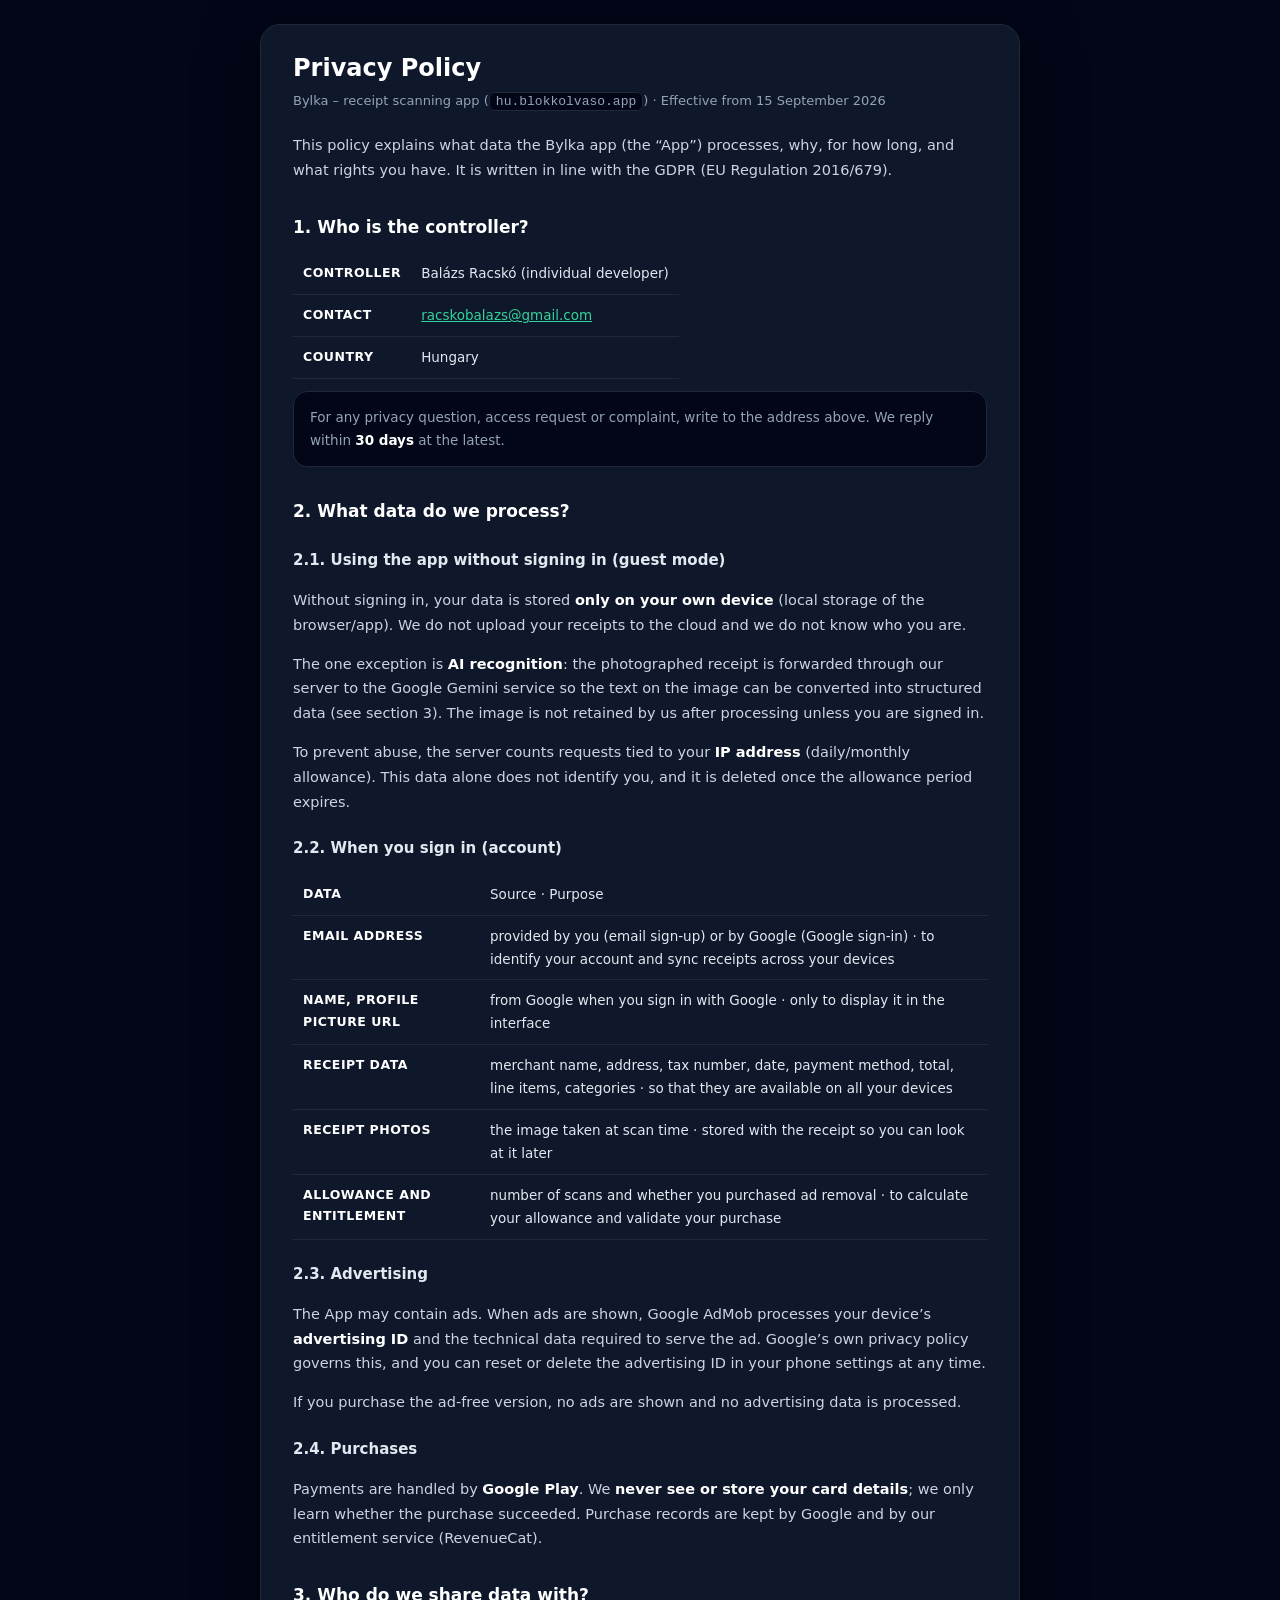
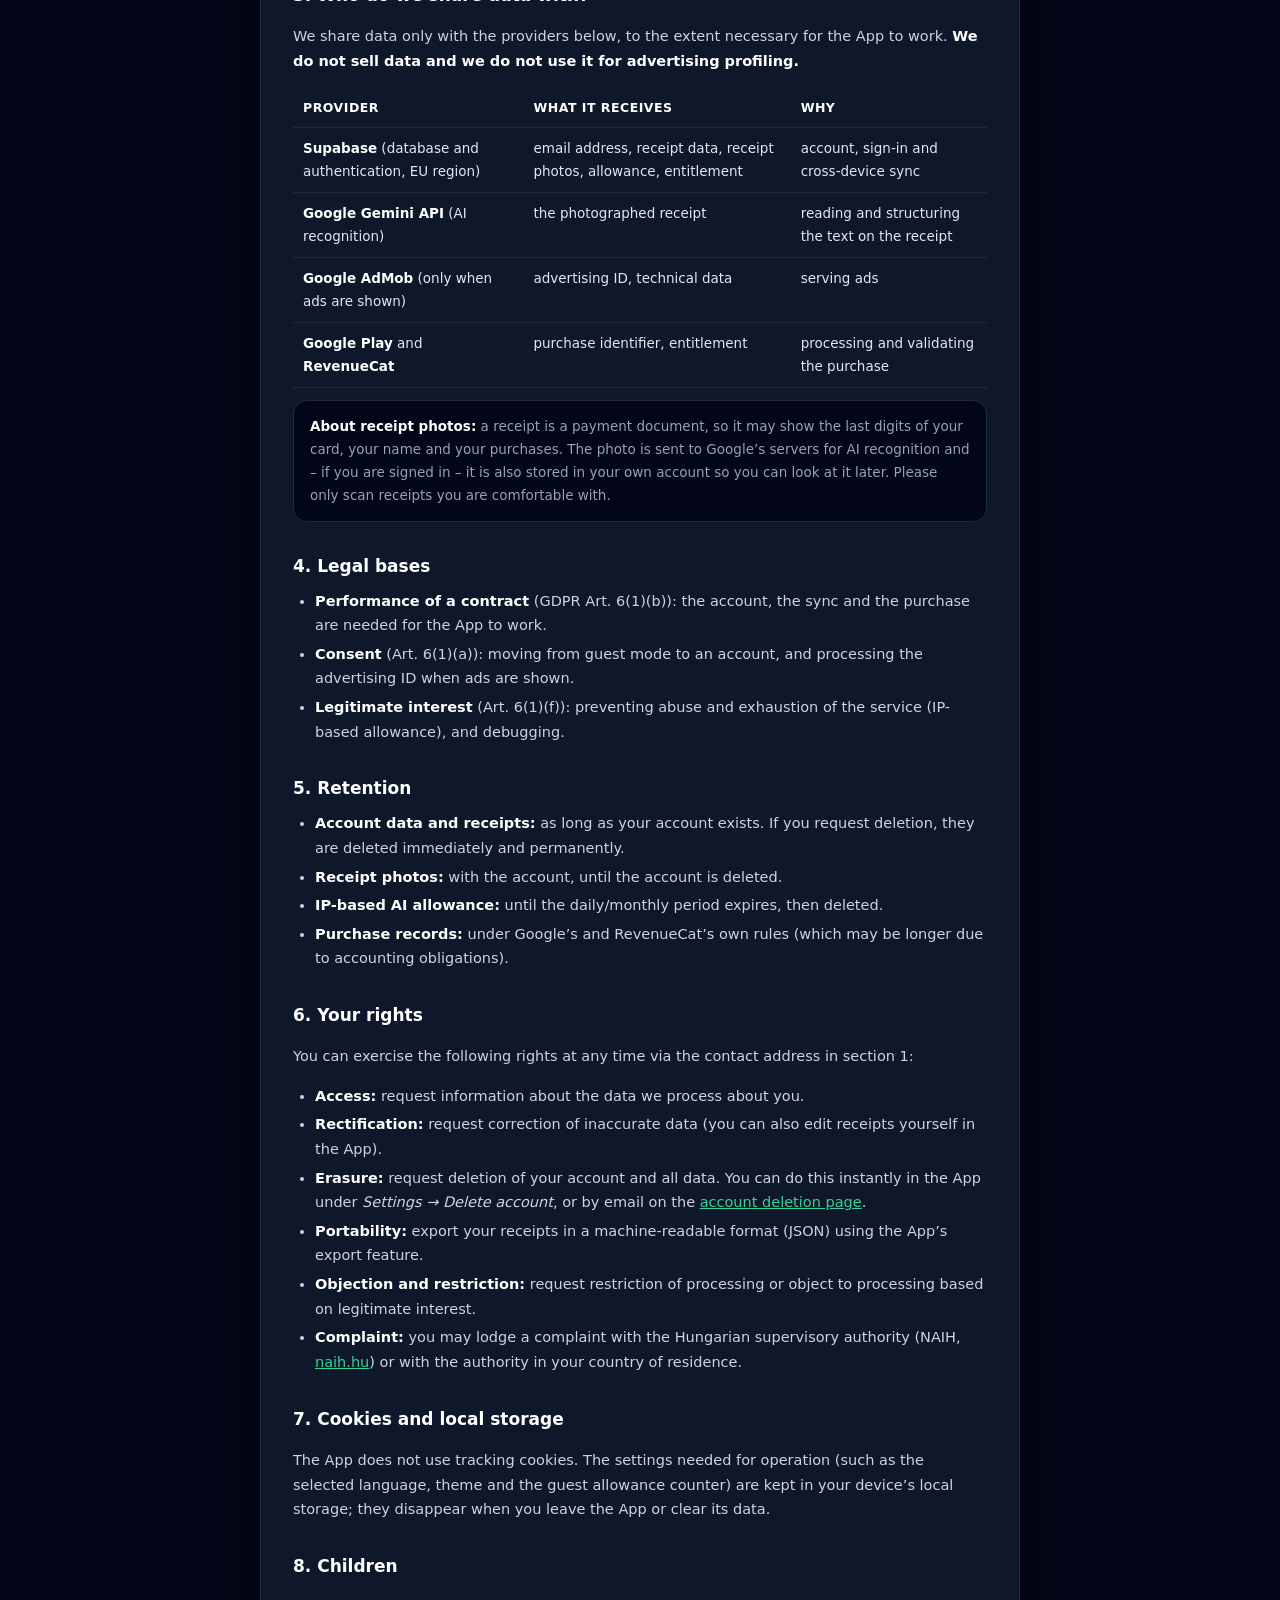
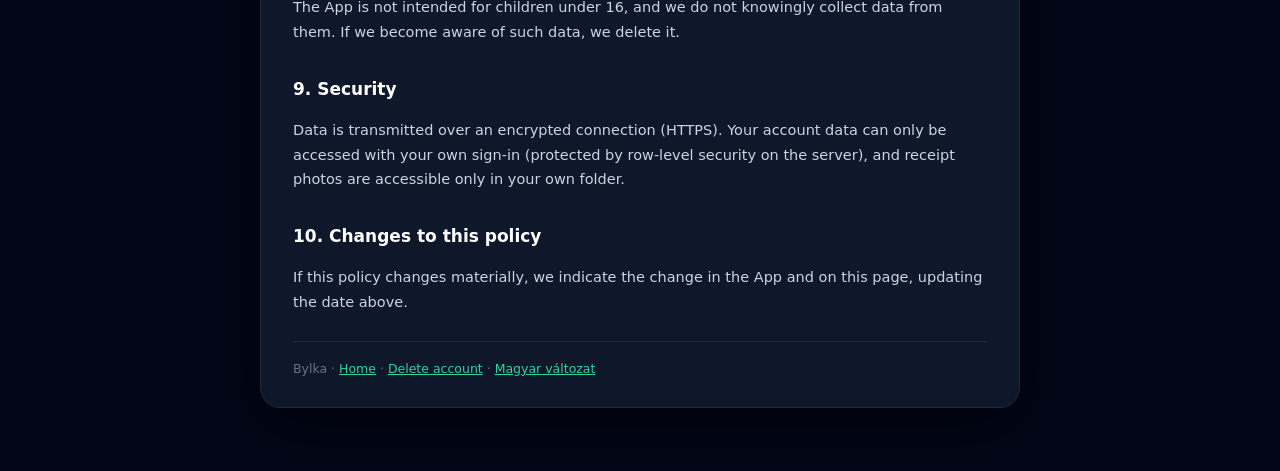
==== privacy-en.html @ d4166420 "Bylka nyilvanos oldalak: adatkezelesi nyilatkozat (hu/en), fioktorles, nyitolap" ====
<!DOCTYPE html>
<html lang="en">
<head>
<meta charset="utf-8" />
<meta name="viewport" content="width=device-width, initial-scale=1" />
<title>Privacy Policy – Bylka</title>
<meta name="description" content="Privacy policy of the Bylka receipt scanning app." />
<link rel="stylesheet" href="style.css" />
</head>
<body>
<div class="wrap">
<main class="card">
  <h1>Privacy Policy</h1>
  <p class="sub">Bylka – receipt scanning app (<code>hu.blokkolvaso.app</code>) · Effective from 15 September 2026</p>

  <p>
    This policy explains what data the Bylka app (the “App”) processes, why, for
    how long, and what rights you have. It is written in line with the GDPR
    (EU Regulation 2016/679).
  </p>

  <h2>1. Who is the controller?</h2>
  <table>
    <tr><th>Controller</th><td>Balázs Racskó (individual developer)</td></tr>
    <tr><th>Contact</th><td><a href="mailto:racskobalazs@gmail.com">racskobalazs@gmail.com</a></td></tr>
    <tr><th>Country</th><td>Hungary</td></tr>
  </table>
  <div class="note">
    For any privacy question, access request or complaint, write to the address
    above. We reply within <strong>30 days</strong> at the latest.
  </div>

  <h2>2. What data do we process?</h2>

  <h3>2.1. Using the app without signing in (guest mode)</h3>
  <p>
    Without signing in, your data is stored <strong>only on your own device</strong>
    (local storage of the browser/app). We do not upload your receipts to the
    cloud and we do not know who you are.
  </p>
  <p>
    The one exception is <strong>AI recognition</strong>: the photographed
    receipt is forwarded through our server to the Google Gemini service so the
    text on the image can be converted into structured data (see section 3). The
    image is not retained by us after processing unless you are signed in.
  </p>
  <p>
    To prevent abuse, the server counts requests tied to your
    <strong>IP address</strong> (daily/monthly allowance). This data alone does
    not identify you, and it is deleted once the allowance period expires.
  </p>

  <h3>2.2. When you sign in (account)</h3>
  <table>
    <tr><th>Data</th><td>Source · Purpose</td></tr>
    <tr>
      <th>Email address</th>
      <td>provided by you (email sign-up) or by Google (Google sign-in) · to identify your account and sync receipts across your devices</td>
    </tr>
    <tr>
      <th>Name, profile picture URL</th>
      <td>from Google when you sign in with Google · only to display it in the interface</td>
    </tr>
    <tr>
      <th>Receipt data</th>
      <td>merchant name, address, tax number, date, payment method, total, line items, categories · so that they are available on all your devices</td>
    </tr>
    <tr>
      <th>Receipt photos</th>
      <td>the image taken at scan time · stored with the receipt so you can look at it later</td>
    </tr>
    <tr>
      <th>Allowance and entitlement</th>
      <td>number of scans and whether you purchased ad removal · to calculate your allowance and validate your purchase</td>
    </tr>
  </table>

  <h3>2.3. Advertising</h3>
  <p>
    The App may contain ads. When ads are shown, Google AdMob processes your
    device’s <strong>advertising ID</strong> and the technical data required to
    serve the ad. Google’s own privacy policy governs this, and you can reset or
    delete the advertising ID in your phone settings at any time.
  </p>
  <p>
    If you purchase the ad-free version, no ads are shown and no advertising data
    is processed.
  </p>

  <h3>2.4. Purchases</h3>
  <p>
    Payments are handled by <strong>Google Play</strong>. We <strong>never see or
    store your card details</strong>; we only learn whether the purchase
    succeeded. Purchase records are kept by Google and by our entitlement
    service (RevenueCat).
  </p>

  <h2>3. Who do we share data with?</h2>
  <p>
    We share data only with the providers below, to the extent necessary for the
    App to work. <strong>We do not sell data and we do not use it for
    advertising profiling.</strong>
  </p>
  <table>
    <tr><th>Provider</th><th>What it receives</th><th>Why</th></tr>
    <tr>
      <td><strong>Supabase</strong> (database and authentication, EU region)</td>
      <td>email address, receipt data, receipt photos, allowance, entitlement</td>
      <td>account, sign-in and cross-device sync</td>
    </tr>
    <tr>
      <td><strong>Google Gemini API</strong> (AI recognition)</td>
      <td>the photographed receipt</td>
      <td>reading and structuring the text on the receipt</td>
    </tr>
    <tr>
      <td><strong>Google AdMob</strong> (only when ads are shown)</td>
      <td>advertising ID, technical data</td>
      <td>serving ads</td>
    </tr>
    <tr>
      <td><strong>Google Play</strong> and <strong>RevenueCat</strong></td>
      <td>purchase identifier, entitlement</td>
      <td>processing and validating the purchase</td>
    </tr>
  </table>
  <div class="note">
    <strong>About receipt photos:</strong> a receipt is a payment document, so it
    may show the last digits of your card, your name and your purchases. The
    photo is sent to Google’s servers for AI recognition and – if you are signed
    in – it is also stored in your own account so you can look at it later.
    Please only scan receipts you are comfortable with.
  </div>

  <h2>4. Legal bases</h2>
  <ul>
    <li><strong>Performance of a contract</strong> (GDPR Art. 6(1)(b)): the account, the sync and the purchase are needed for the App to work.</li>
    <li><strong>Consent</strong> (Art. 6(1)(a)): moving from guest mode to an account, and processing the advertising ID when ads are shown.</li>
    <li><strong>Legitimate interest</strong> (Art. 6(1)(f)): preventing abuse and exhaustion of the service (IP-based allowance), and debugging.</li>
  </ul>

  <h2>5. Retention</h2>
  <ul>
    <li><strong>Account data and receipts:</strong> as long as your account exists. If you request deletion, they are deleted immediately and permanently.</li>
    <li><strong>Receipt photos:</strong> with the account, until the account is deleted.</li>
    <li><strong>IP-based AI allowance:</strong> until the daily/monthly period expires, then deleted.</li>
    <li><strong>Purchase records:</strong> under Google’s and RevenueCat’s own rules (which may be longer due to accounting obligations).</li>
  </ul>

  <h2>6. Your rights</h2>
  <p>You can exercise the following rights at any time via the contact address in section 1:</p>
  <ul>
    <li><strong>Access:</strong> request information about the data we process about you.</li>
    <li><strong>Rectification:</strong> request correction of inaccurate data (you can also edit receipts yourself in the App).</li>
    <li><strong>Erasure:</strong> request deletion of your account and all data. You can do this instantly in the App under <em>Settings → Delete account</em>, or by email on the <a href="fioktorles.html">account deletion page</a>.</li>
    <li><strong>Portability:</strong> export your receipts in a machine-readable format (JSON) using the App’s export feature.</li>
    <li><strong>Objection and restriction:</strong> request restriction of processing or object to processing based on legitimate interest.</li>
    <li><strong>Complaint:</strong> you may lodge a complaint with the Hungarian supervisory authority (NAIH, <a href="https://naih.hu" target="_blank" rel="noopener">naih.hu</a>) or with the authority in your country of residence.</li>
  </ul>

  <h2>7. Cookies and local storage</h2>
  <p>
    The App does not use tracking cookies. The settings needed for operation
    (such as the selected language, theme and the guest allowance counter) are
    kept in your device’s local storage; they disappear when you leave the App
    or clear its data.
  </p>

  <h2>8. Children</h2>
  <p>
    The App is not intended for children under 16, and we do not knowingly
    collect data from them. If we become aware of such data, we delete it.
  </p>

  <h2>9. Security</h2>
  <p>
    Data is transmitted over an encrypted connection (HTTPS). Your account data
    can only be accessed with your own sign-in (protected by row-level security
    on the server), and receipt photos are accessible only in your own folder.
  </p>

  <h2>10. Changes to this policy</h2>
  <p>
    If this policy changes materially, we indicate the change in the App and on
    this page, updating the date above.
  </p>

  <footer>
    Bylka · <a href="index.html">Home</a> · <a href="fioktorles.html">Delete account</a> ·
    <a href="privacy-hu.html">Magyar változat</a>
  </footer>
</main>
</div>
</body>
</html>
---- style.css ----
/* Bylka – nyilvános oldalak (adatkezelési nyilatkozat, fióktörlés) közös stílusa. */
:root { color-scheme: dark; }
* { box-sizing: border-box; }
body {
  margin: 0; min-height: 100vh; background: #020617; color: #e2e8f0; padding: 24px 16px 64px;
  font-family: system-ui, -apple-system, "Segoe UI", Roboto, sans-serif; line-height: 1.7;
}
.wrap { max-width: 760px; margin: 0 auto; }
.card {
  background: #0f172a; border: 1px solid #1e293b; border-radius: 20px;
  padding: 28px 32px; box-shadow: 0 20px 60px rgba(0,0,0,.5);
}
h1 { margin: 0 0 6px; font-size: 24px; color: #fff; line-height: 1.3; }
h2 { font-size: 17px; margin: 30px 0 8px; color: #fff; }
h3 { font-size: 15px; margin: 22px 0 6px; color: #e2e8f0; }
p, li { font-size: 14.5px; color: #cbd5e1; }
ul { padding-left: 22px; margin: 8px 0; }
li { margin: 4px 0; }
.sub { margin: 0 0 20px; font-size: 13px; color: #94a3b8; }
a { color: #34d399; }
strong { color: #fff; }
code { background: #020617; border: 1px solid #1e293b; border-radius: 6px; padding: 1px 6px; font-size: 13px; }
table { width: 100%; border-collapse: collapse; margin: 12px 0; font-size: 13.5px; display: block; overflow-x: auto; }
th, td { text-align: left; padding: 9px 10px; border-bottom: 1px solid #1e293b; vertical-align: top; }
th { color: #fff; font-size: 12.5px; text-transform: uppercase; letter-spacing: .04em; }
.note { border: 1px solid #1e293b; background: #020617; border-radius: 14px; padding: 14px 16px; font-size: 13.5px; color: #94a3b8; }
.danger { border: 1px solid rgba(239,68,68,.35); background: rgba(239,68,68,.08); border-radius: 14px; padding: 14px 16px; }
.danger strong { color: #fca5a5; }
label { display: block; font-size: 12px; color: #94a3b8; margin: 18px 0 6px; }
input[type=email], input[type=text] {
  width: 100%; padding: 12px 14px; font-size: 15px; color: #fff;
  background: #020617; border: 1px solid #334155; border-radius: 12px; outline: none;
}
input:focus { border-color: #10b981; }
button {
  width: 100%; margin-top: 14px; padding: 13px 16px; font-size: 15px; font-weight: 700;
  color: #020617; background: #10b981; border: 0; border-radius: 12px; cursor: pointer;
}
button:hover { background: #34d399; }
button.danger-btn { background: #dc2626; color: #fff; }
button.danger-btn:hover { background: #ef4444; }
button:disabled { opacity: .5; cursor: not-allowed; }
.msg { margin-top: 16px; padding: 12px 14px; border-radius: 12px; font-size: 13.5px; display: none; }
.msg.ok { display: block; background: rgba(16,185,129,.12); border: 1px solid rgba(16,185,129,.35); color: #a7f3d0; }
.msg.err { display: block; background: rgba(239,68,68,.12); border: 1px solid rgba(239,68,68,.35); color: #fecaca; }
.msg.info { display: block; background: rgba(59,130,246,.12); border: 1px solid rgba(59,130,246,.35); color: #bfdbfe; }
.hidden { display: none !important; }
.links { display: flex; flex-wrap: wrap; gap: 10px; margin-top: 18px; }
.links a {
  flex: 1 1 200px; text-align: center; text-decoration: none; padding: 12px 16px;
  border: 1px solid #1e293b; border-radius: 12px; color: #e2e8f0; font-size: 14px; font-weight: 600;
}
.links a:hover { border-color: #10b981; color: #6ee7b7; }
footer { margin-top: 26px; padding-top: 16px; border-top: 1px solid #1e293b; font-size: 12.5px; color: #64748b; }
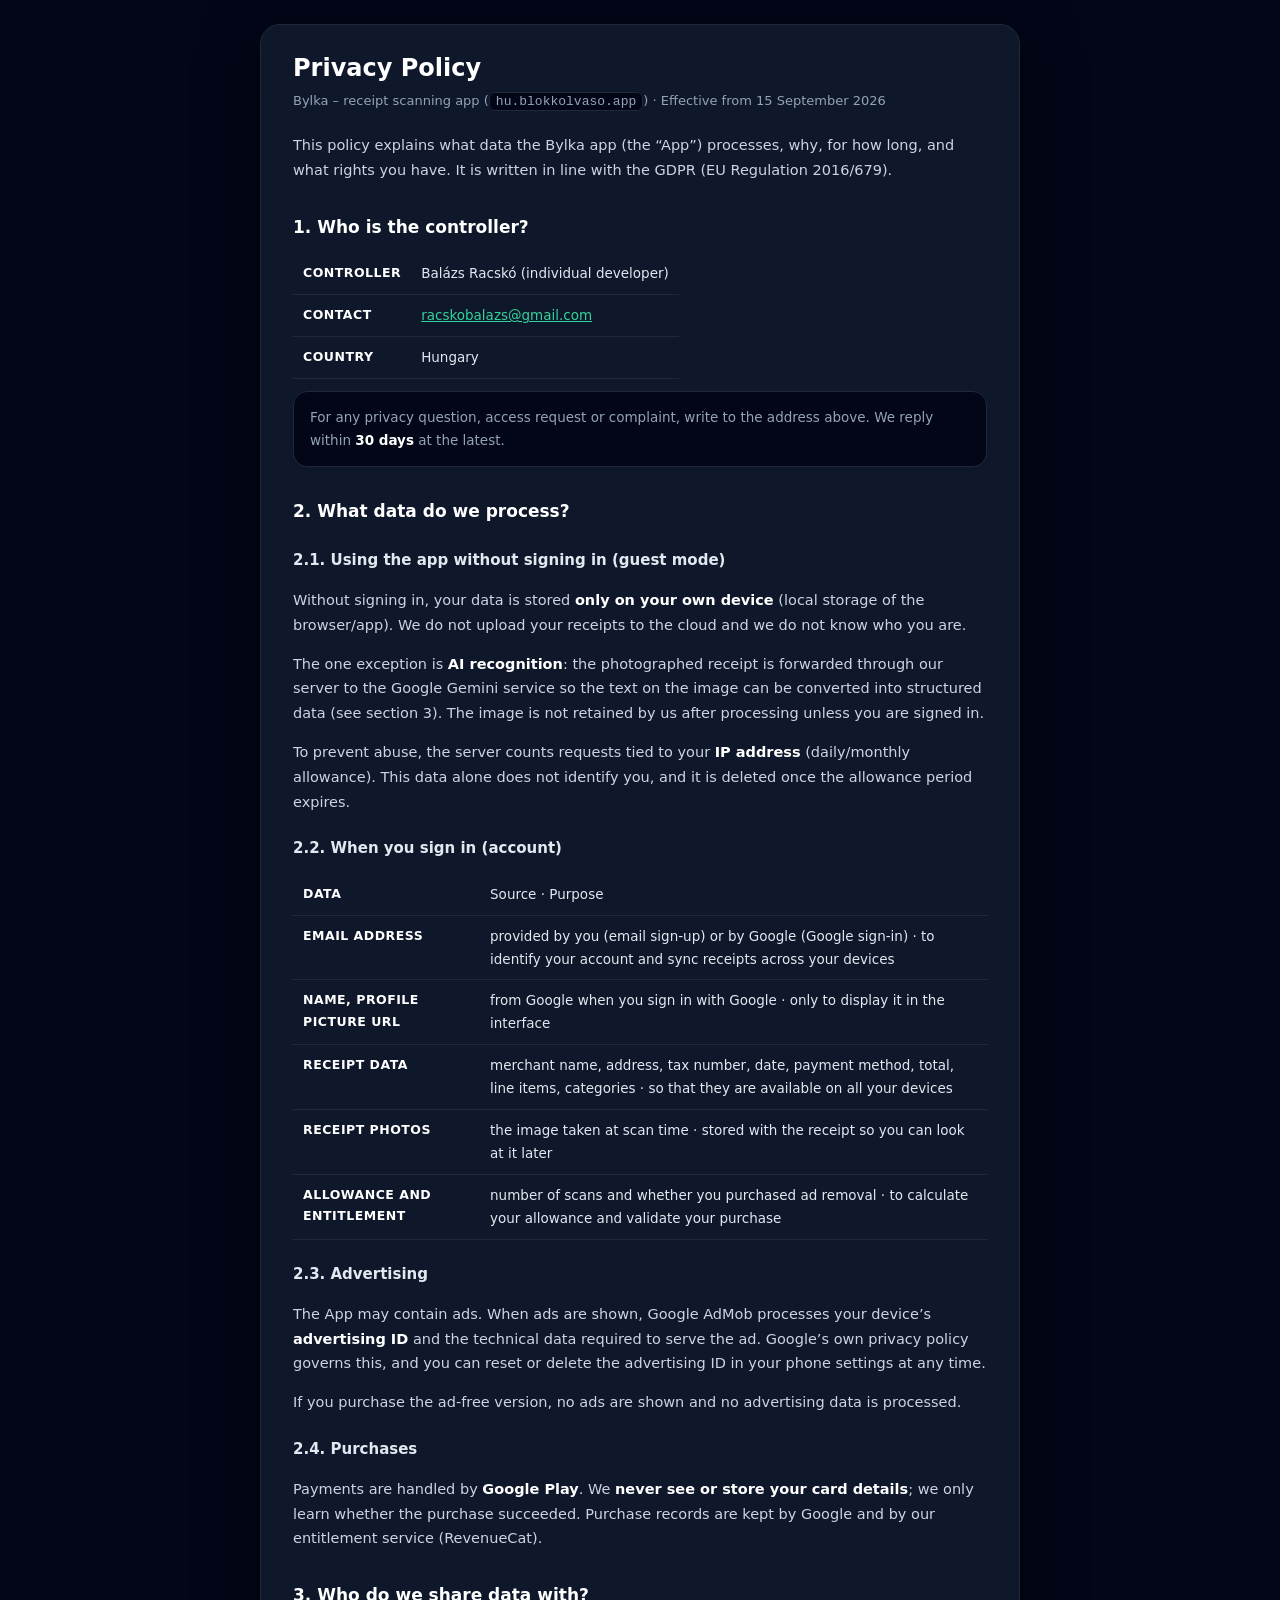
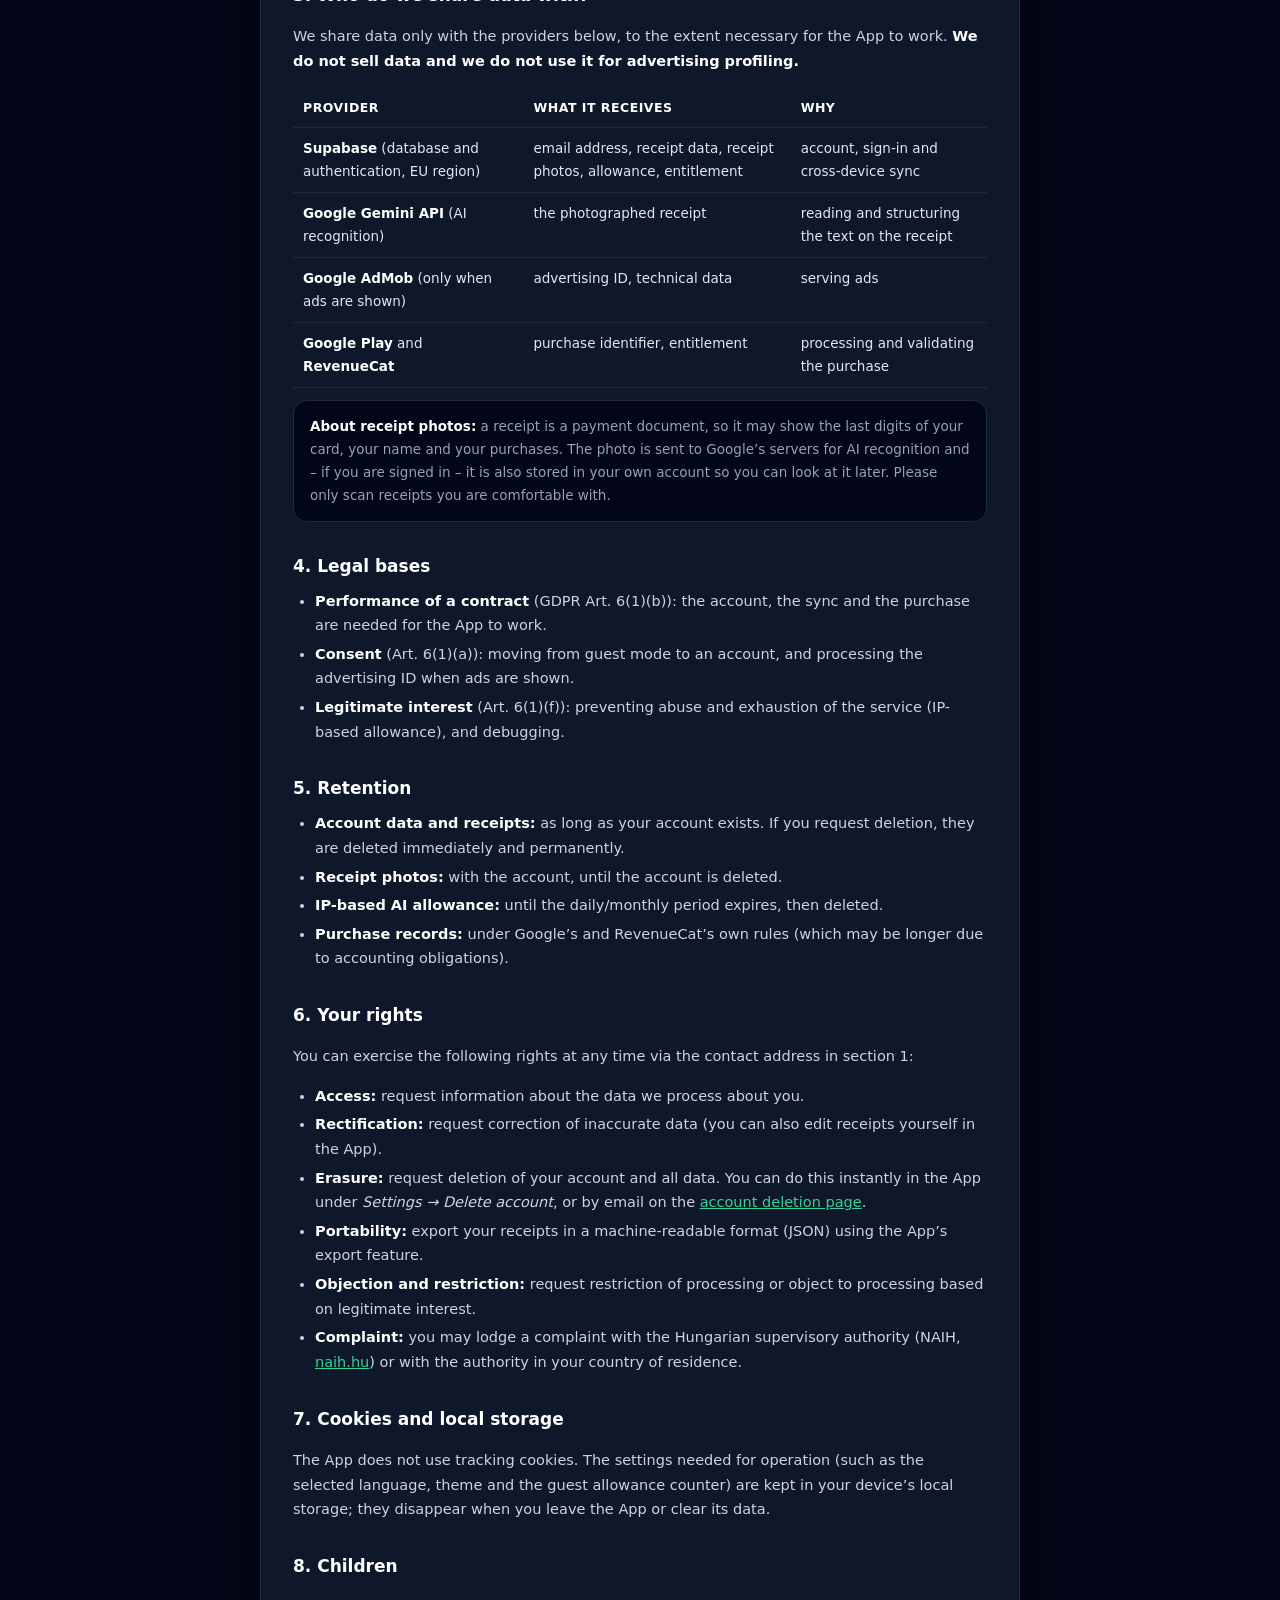
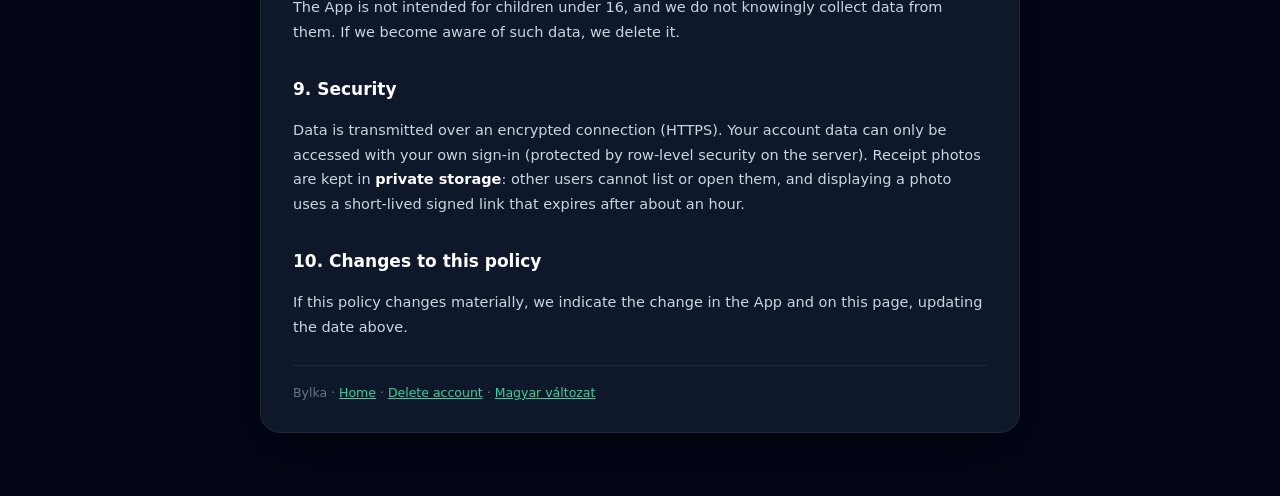
==== commit e1878b05: "Adatkezelesi nyilatkozat: a fotok privat taroloban vannak (alairt linkkel)" ====
--- a/privacy-en.html
+++ b/privacy-en.html
@@ -176,7 +176,9 @@
   <p>
     Data is transmitted over an encrypted connection (HTTPS). Your account data
     can only be accessed with your own sign-in (protected by row-level security
-    on the server), and receipt photos are accessible only in your own folder.
+    on the server). Receipt photos are kept in <strong>private storage</strong>:
+    other users cannot list or open them, and displaying a photo uses a
+    short-lived signed link that expires after about an hour.
   </p>
 
   <h2>10. Changes to this policy</h2>
